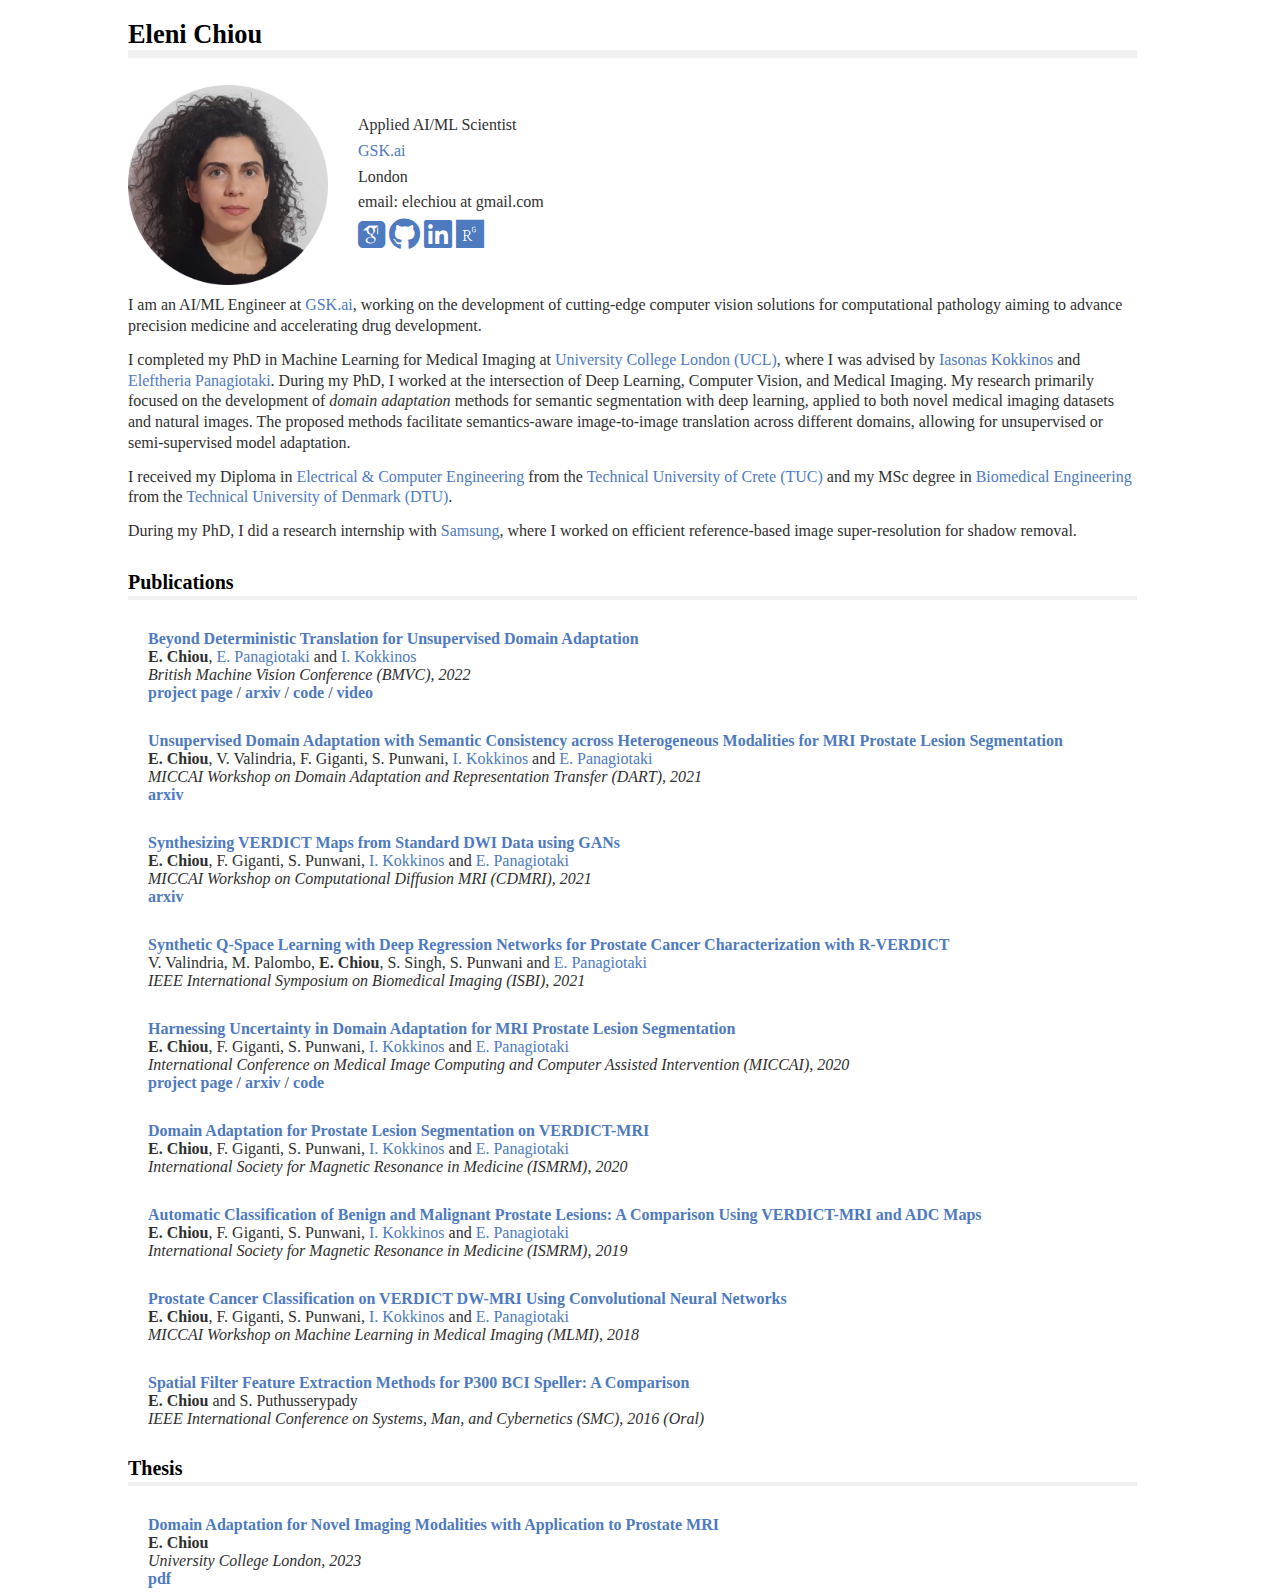
==== index.html @ d55eb9ae "update" ====
<!DOCTYPE html>
<html>
<head>
 <link rel="canonical" href="https://elchiou.github.io/" />
 <!-- Google tag (gtag.js) -->
 <script async src="https://www.googletagmanager.com/gtag/js?id=G-GWRS084NX1"></script>
 <script>
   window.dataLayer = window.dataLayer || [];
   function gtag(){dataLayer.push(arguments);}
   gtag('js', new Date());

   gtag('config', 'G-GWRS084NX1');
 </script>
  <link rel="stylesheet" href="style.css" />
  <link rel="stylesheet" href="./Fonts/fa/css/all.css">
  <link rel="stylesheet" href="./Fonts/ac/css/academicons.css">
  <title>Eleni Chiou</title>
</head>

<body>
  <div id="layout">
    <div id="layout-content">
      <div id="toptitle">
        <h1><strong>Eleni Chiou</strong></h1>
      </div>
      <div id="profile">
        <div class="imgtable">
          <img src="Pics/pic.png" width=200px height="auto" alt="pic"/>
        </div>
        <div id="info">
            <p class="info">
            Applied AI/ML Scientist
            </p>
            <p class="info">
            <a href="https://www.gsk.ai/">GSK.ai</a>
            </p>
            <p class="info">
            London
            </p>
            <p class="info">
            email: elechiou at gmail.com
            </p>
          <a href="https://scholar.google.com/citations?user=m2ncnGkAAAAJ&hl=en"><i class="ai ai-google-scholar-square ai-2x"></i></a>
          <a href="https://github.com/elchiou"><i class="fab fa-github fa-2x"></i></a>
          <a href="https://gr.linkedin.com/in/elenichiou"><i class="fab fa-linkedin fa-2x"></i></a>
          <a href="https://www.researchgate.net/profile/Eleni_Chiou"><i class="fab fa-researchgate fa-2x"></i></a>
        </div>
      </div>
      <div>
        <p> 
          I am an AI/ML Engineer at <a href="https://www.gsk.ai/">GSK.ai</a>, working on the development of cutting-edge computer
          vision solutions for computational pathology aiming to advance precision medicine and accelerating drug development. 
        </p>  
        <p>
          I completed my PhD in Machine Learning for Medical Imaging at <a href="https://www.ucl.ac.uk/computer-science/">University College London (UCL)</a>,
          where I was advised by <a href="https://jkokkin.github.io/">Iasonas Kokkinos</a> and 
          <a href="http://www0.cs.ucl.ac.uk/people/E.Panagiotaki.html">Eleftheria Panagiotaki</a>.
          During my PhD, I worked at the intersection of Deep Learning, Computer Vision, and Medical Imaging. 
          My research primarily focused on the development of <i>domain adaptation</i> methods for semantic segmentation with deep learning, 
          applied to both novel medical imaging datasets and natural images. The proposed methods facilitate semantics-aware image-to-image translation 
          across different domains, allowing for unsupervised or semi-supervised model adaptation.
        </p>
        <p>
          I received my Diploma in <a href="https://www.ece.tuc.gr/index.php?id=4481"> Electrical & Computer Engineering</a> from 
          the <a href="https://www.tuc.gr/index.php?id=5397">Technical University of Crete (TUC)</a> and my MSc degree in <a href="http://www.bme.elektro.dtu.dk/">
  		    Biomedical Engineering</a> from the <a href="http://www.dtu.dk/english">Technical University of Denmark (DTU)</a>.
        </p>
        <p>
          During my PhD, I did a research internship with <a href="https://research.samsung.com/sruk">Samsung</a>, where I worked on efficient 
          reference-based image super-resolution for shadow removal.
        </p>
      </div>


      <h2 id="research"><strong>Publications</strong></h2>
      <div class="publication">
        <a href="Projects/UDA_sem_seg/index.html"><b>Beyond Deterministic Translation for Unsupervised Domain Adaptation</b></a>
        <br>
        <strong>E. Chiou</strong>, <a href="http://www0.cs.ucl.ac.uk/people/E.Panagiotaki.html">E. Panagiotaki</a> and <a href="https://jkokkin.github.io/">I. Kokkinos</a>
        <br>
        <em>British Machine Vision Conference (BMVC), 2022</em> <br />
        <a href="Projects/UDA_sem_seg/index.html"><b>project page</b></a>
        <span class="horizontal-space"> / </span>
        <a href="https://arxiv.org/pdf/2202.07778.pdf"><b>arxiv</b></a>
        <span class="horizontal-space"> / </span>
        <a href="https://github.com/elchiou/Beyond-deterministic-translation-for-UDA"><b>code</b></a>
        <span class="horizontal-space"> / </span>
        <a href="https://youtu.be/Isfl6Ghnvw8"><b>video</b></a>
      </div>
       <div class="publication">
         <a href="https://arxiv.org/pdf/2109.09736.pdf"><b>Unsupervised Domain Adaptation with Semantic Consistency across Heterogeneous Modalities for MRI Prostate Lesion Segmentation</b></a>
         <br />
         <strong>E. Chiou</strong>, V. Valindria, F. Giganti, S. Punwani, <a href="https://jkokkin.github.io/">I. Kokkinos</a> and  <a href="http://www0.cs.ucl.ac.uk/people/E.Panagiotaki.html">E. Panagiotaki</a>
         <br />
         <em>MICCAI Workshop on Domain Adaptation and Representation Transfer (DART), 2021</em> <br />
         <a href="https://arxiv.org/pdf/2109.09736.pdf"><b>arxiv</b></a>
      </div>
      <div class="publication">
        <a href="https://www.biorxiv.org/content/10.1101/2021.02.16.431521v2"><b>Synthesizing VERDICT Maps from Standard DWI Data using GANs</b></a>
        <br />
        <strong>E. Chiou</strong>, F. Giganti, S. Punwani, <a href="https://jkokkin.github.io/">I. Kokkinos</a> and  <a href="http://www0.cs.ucl.ac.uk/people/E.Panagiotaki.html">E. Panagiotaki</a>
        <br />
        <em>MICCAI Workshop on Computational Diffusion MRI (CDMRI), 2021</em> <br />
        <a href="https://www.biorxiv.org/content/10.1101/2021.02.16.431521v2"><b>arxiv</b></a>
     </div>
      <div class="publication">
        <a href="index.html"><b>Synthetic Q-Space Learning with Deep Regression Networks for Prostate Cancer Characterization with R-VERDICT</b></a>
        <br />
        V. Valindria, M. Palombo, <strong>E. Chiou</strong>, S. Singh, S. Punwani and <a href="http://www0.cs.ucl.ac.uk/people/E.Panagiotaki.html">E. Panagiotaki</a>
        <br />
        <em>IEEE International Symposium on Biomedical Imaging (ISBI), 2021</em> <br />
       </div>
      <div class="publication">
        <a href="https://link.springer.com/chapter/10.1007/978-3-030-59710-8_50"><b>Harnessing Uncertainty in Domain Adaptation for MRI Prostate Lesion Segmentation</b></a>
        <br />
        <strong>E. Chiou</strong>, F. Giganti, S. Punwani, <a href="https://jkokkin.github.io/">I. Kokkinos</a> and  <a href="http://www0.cs.ucl.ac.uk/people/E.Panagiotaki.html">E. Panagiotaki</a>
        <br />
        <em>International Conference on Medical Image Computing and Computer Assisted Intervention (MICCAI), 2020</em> <br />
        <a href="Projects/DA_MRI/harnUncDA.html"><b>project page</b></a> 
        <span class="horizontal-space"> / </span>
        <a href="https://arxiv.org/abs/2010.07411"><b>arxiv</b></a> 
        <span class="horizontal-space"> / </span>
        <a href="https://github.com/elchiou/DA"><b>code</b></a>
      </div>
      <div class="publication">
        <a href="index.html"><b>Domain Adaptation for Prostate Lesion Segmentation on VERDICT-MRI</b></a>
        <br />
        <strong>E. Chiou</strong>, F. Giganti, S. Punwani, <a href="https://jkokkin.github.io/">I. Kokkinos</a> and  <a href="http://www0.cs.ucl.ac.uk/people/E.Panagiotaki.html">E. Panagiotaki</a>
        <br />
        <em>International Society for Magnetic Resonance in Medicine (ISMRM), 2020</em>
      </div>
      <div class="publication">
        <a href="index.html"><b>Automatic Classification of Benign and Malignant Prostate Lesions: A Comparison Using VERDICT-MRI and ADC Maps</b></a>
        <br />
        <strong>E. Chiou</strong>, F. Giganti, S. Punwani, <a href="https://jkokkin.github.io/">I. Kokkinos</a> and  <a href="http://www0.cs.ucl.ac.uk/people/E.Panagiotaki.html">E. Panagiotaki</a>
        <br />
        <em>International Society for Magnetic Resonance in Medicine (ISMRM), 2019</em>
      </div>
      <div class="publication">
        <a href="https://link.springer.com/chapter/10.1007/978-3-030-00919-9_37"><b>Prostate Cancer Classification on VERDICT DW-MRI Using Convolutional Neural Networks</b></a>
        <br />
        <strong>E. Chiou</strong>, F. Giganti, S. Punwani, <a href="https://jkokkin.github.io/">I. Kokkinos</a> and  <a href="http://www0.cs.ucl.ac.uk/people/E.Panagiotaki.html">E. Panagiotaki</a>
        <br />
        <em>MICCAI Workshop on Machine Learning in Medical Imaging (MLMI), 2018</em>
      </div>
      <div class="publication">
        <a href="https://ieeexplore.ieee.org/document/7844836"><b>Spatial Filter Feature Extraction Methods for P300 BCI Speller: A Comparison</b></a>
        <br />
        <strong>E. Chiou</strong> and S. Puthusserypady
        <br />
        <em>IEEE International Conference on Systems, Man, and Cybernetics (SMC), 2016 (Oral)</em>
      </div>
      <h2 id="thesis"><strong>Thesis</strong></h2>
      <div class="publication">
        <a href="https://discovery.ucl.ac.uk/id/eprint/10165221/2/PhD_Thesis_Chiou.pdf"><b>Domain Adaptation for Novel Imaging Modalities with Application to Prostate MRI</b></a>
        <br />
        <strong>E. Chiou</strong>
        <br />
        <em>University College London, 2023</em><br />
        <a href="Projects/thesis/PhD_thesis.pdf"><b>pdf</b></a>
    </div>
  </div>
</body>
</html>
---- style.css ----
body {
color:#303030;
background: white;
font-family: Georgia, serif;
font-size: 16px;
}

li {
  margin-bottom: 10px;
}

#layout {
width: 1024px;
min-height: 200px;
margin: 0 auto;
margin-top:5px;
}

#layout-content {
padding-left: 0px;
padding-right: 15px;
text-align: left;
display: table-cell;
}

#toptitle {
padding-bottom: 0.2em;
margin-bottom: 1.5em;
}

#profile{
overflow:auto;
margin-bottom: 10px;
}

#imgtable {
margin-right: 10px;
float:left;
}

div.imgtable img{
margin-right: 10px;
float:left;
}

#info{
margin-top:30px;
margin-left: 230px;
}

p.info {
margin-bottom: 0.3em;
}

a {
color: #4e7abf;
text-decoration: none;
}

a:hover {
  color: #0e26d6;
}

i.fab {
  color: #4e7abf;
}

i.fab:hover {
  color: #0e26d6;
}


h1, h2, h3 {
color:  #000;
margin-top: 0.7em;
margin-bottom: 0.3em;
padding-bottom: 0.2em;
line-height: 1.0;
padding-top: 0.5em;
}

h1 {
font-size: 165%;
font-weight:normal;
}

#layout-content div#toptitle h1 {
margin-bottom: 0.0em;
padding-bottom: 0.1em;
padding-top: 0;
margin-top: 0.5em;
border-bottom-color: rgba(240,240,240,1);
border-bottom-style: solid;
border-bottom-width: 8px;
}


h2 {
padding-top: 0.8em;
font-size: 125%;
font-weight: normal;
border-bottom-color: rgba(240,240,240,1);
border-bottom-style: solid;
border-bottom-width: 4px;

}

p {
margin-top: 0.0em;
margin-bottom: 0.8em;
padding: 0;
line-height: 1.3;
}

div.publication{
margin-left: 20px;
margin-top: 30px;
}
---- Fonts/ac/css/academicons.css ----
/*
 *  Academicons 1.8.6 by James Walsh (https://github.com/jpswalsh) and Katja Bercic (https://github.com/katjabercic)
 *  Fonts generated using the IcoMoon app - http://icomoon.io/app
 *  Square icons designed to be used alongside Font Awesome square icons - https://fortawesome.github.io/Font-Awesome/
 *  Licenses - Font: SIL OFL 1.1, CSS: MIT License
 */
@font-face {
    font-family: 'Academicons';
    src:url('../fonts/academicons.eot?v=1.8.6');
    src:url('../fonts/academicons.eot?v=1.8.6') format('embedded-opentype'),
        url('../fonts/academicons.ttf?v=1.8.6') format('truetype'),
        url('../fonts/academicons.woff?v=1.8.6') format('woff'),
        url('../fonts/academicons.svg?v=1.8.6#academicons') format('svg');
    font-weight: normal;
    font-style: normal;
}
.ai {
	display:inline-block;
	font:normal normal normal 14px/1 Academicons;
	font-size:inherit;
	text-rendering:auto;
	-webkit-font-smoothing:antialiased;
	-moz-osx-font-smoothing:grayscale;
}
.ai-academia:before {
  content: "\e9af";
}
.ai-academia-square:before {
  content: "\e93d";
}
.ai-acclaim:before {
  content: "\e92e";
}
.ai-acclaim-square:before {
  content: "\e93a";
}
.ai-acm:before {
  content: "\e93c";
}
.ai-acm-square:before {
  content: "\e95d";
}
.ai-acmdl:before {
  content: "\e96a";
}
.ai-acmdl-square:before {
  content: "\e9d3";
}
.ai-ads:before {
  content: "\e9cb";
}
.ai-ads-square:before {
  content: "\e94a";
}
.ai-arxiv:before {
  content: "\e974";
}
.ai-arxiv-square:before {
  content: "\e9a6";
}
.ai-biorxiv:before {
  content: "\e9a2";
}
.ai-biorxiv-square:before {
  content: "\e98b";
}
.ai-ceur:before {
  content: "\e96d";
}
.ai-ceur-square:before {
  content: "\e92f";
}
.ai-coursera:before {
  content: "\e95f";
}
.ai-coursera-square:before {
  content: "\e97f";
}
.ai-cv:before {
  content: "\e9a5";
}
.ai-cv-square:before {
  content: "\e90a";
}
.ai-dataverse:before {
  content: "\e9f7";
}
.ai-dataverse-square:before {
  content: "\e9e4";
}
.ai-dblp:before {
  content: "\e94f";
}
.ai-dblp-square:before {
  content: "\e93f";
}
.ai-depsy:before {
  content: "\e97a";
}
.ai-depsy-square:before {
  content: "\e94b";
}
.ai-doi:before {
  content: "\e97e";
}
.ai-doi-square:before {
  content: "\e98f";
}
.ai-dryad:before {
  content: "\e97c";
}
.ai-dryad-square:before {
  content: "\e98c";
}
.ai-figshare:before {
  content: "\e981";
}
.ai-figshare-square:before {
  content: "\e9e7";
}
.ai-google-scholar:before {
  content: "\e9d4";
}
.ai-google-scholar-square:before {
  content: "\e9f9";
}
.ai-ideas-repec:before {
  content: "\e9ed";
}
.ai-ideas-repec-square:before {
  content: "\e9f8";
}
.ai-ieee:before {
  content: "\e929";
}
.ai-ieee-square:before {
  content: "\e9b9";
}
.ai-impactstory:before {
  content: "\e9cf";
}
.ai-impactstory-square:before {
  content: "\e9aa";
}
.ai-inspire:before {
  content: "\e9e9";
}
.ai-inspire-square:before {
  content: "\e9fe";
}
.ai-lattes:before {
  content: "\e9b3";
}
.ai-lattes-square:before {
  content: "\e99c";
}
.ai-mathoverflow:before {
  content: "\e9f6";
}
.ai-mathoverflow-square:before {
  content: "\e97b";
}
.ai-mendeley:before {
  content: "\e9f0";
}
.ai-mendeley-square:before {
  content: "\e9f3";
}
.ai-open-access:before {
  content: "\e939";
}
.ai-open-access-square:before {
  content: "\e9f4";
}
.ai-orcid:before {
  content: "\e9d9";
}
.ai-orcid-square:before {
  content: "\e9c3";
}
.ai-osf:before {
  content: "\e9ef";
}
.ai-osf-square:before {
  content: "\e931";
}
.ai-overleaf:before {
  content: "\e914";
}
.ai-overleaf-square:before {
  content: "\e98d";
}
.ai-philpapers:before {
  content: "\e98a";
}
.ai-philpapers-square:before {
  content: "\e96f";
}
.ai-piazza:before {
  content: "\e99a";
}
.ai-piazza-square:before {
  content: "\e90c";
}
.ai-publons:before {
  content: "\e937";
}
.ai-publons-square:before {
  content: "\e94e";
}
.ai-pubmed:before {
  content: "\e99f";
}
.ai-pubmed-square:before {
  content: "\e97d";
}
.ai-researcherid:before {
  content: "\e91a";
}
.ai-researcherid-square:before {
  content: "\e95c";
}
.ai-researchgate:before {
  content: "\e95e";
}
.ai-researchgate-square:before {
  content: "\e99e";
}
.ai-scirate:before {
  content: "\e98e";
}
.ai-scirate-square:before {
  content: "\e99d";
}
.ai-semantic-scholar:before {
  content: "\e96e";
}
.ai-semantic-scholar-square:before {
  content: "\e96c";
}
.ai-springer:before {
  content: "\e928";
}
.ai-springer-square:before {
  content: "\e99b";
}
.ai-zotero:before {
  content: "\e962";
}
.ai-zotero-square:before {
  content: "\e932";
}
/*  Duplication of the FontAwesome style classes using 'ai' in place of 'fa'. */
.ai-lg {
  font-size: 1.33333333em;
  line-height: 0.75em;
  vertical-align: -15%;
}
.ai-2x {
  font-size: 2em;
}
.ai-3x {
  font-size: 3em;
}
.ai-4x {
  font-size: 4em;
}
.ai-5x {
  font-size: 5em;
}
.ai-fw {
  width: 1.28571429em;
  text-align: center;
}
.ai-ul {
  padding-left: 0;
  margin-left: 2.14285714em;
  list-style-type: none;
}
.ai-ul > li {
  position: relative;
}
.ai-li {
  position: absolute;
  left: -2.14285714em;
  width: 2.14285714em;
  top: 0.14285714em;
  text-align: center;
}
.ai-li.fa-lg {
  left: -1.85714286em;
}
.ai-border {
  padding: .2em .25em .15em;
  border: solid 0.08em #eeeeee;
  border-radius: .1em;
}
.ai-pull-left {
  float: left;
}
.ai-pull-right {
  float: right;
}
.ai.fa-pull-left {
  margin-right: .3em;
}
.ai.fa-pull-right {
  margin-left: .3em;
}
/*  
 *  Repeat of the FontAwesome style classes to prevent override if academicons.css
 *  is called after font-awesome.css.
 */
.fa-lg {
  font-size: 1.33333333em;
  line-height: 0.75em;
  vertical-align: -15%;
}
.fa-2x {
  font-size: 2em;
}
.fa-3x {
  font-size: 3em;
}
.fa-4x {
  font-size: 4em;
}
.fa-5x {
  font-size: 5em;
}
.fa-fw {
  width: 1.28571429em;
  text-align: center;
}
.fa-ul {
  padding-left: 0;
  margin-left: 2.14285714em;
  list-style-type: none;
}
.fa-ul > li {
  position: relative;
}
.fa-li {
  position: absolute;
  left: -2.14285714em;
  width: 2.14285714em;
  top: 0.14285714em;
  text-align: center;
}
.fa-li.fa-lg {
  left: -1.85714286em;
}
.fa-border {
  padding: .2em .25em .15em;
  border: solid 0.08em #eeeeee;
  border-radius: .1em;
}
.fa-pull-left {
  float: left;
}
.fa-pull-right {
  float: right;
}
.fa.fa-pull-left {
  margin-right: .3em;
}
.fa.fa-pull-right {
  margin-left: .3em;
}
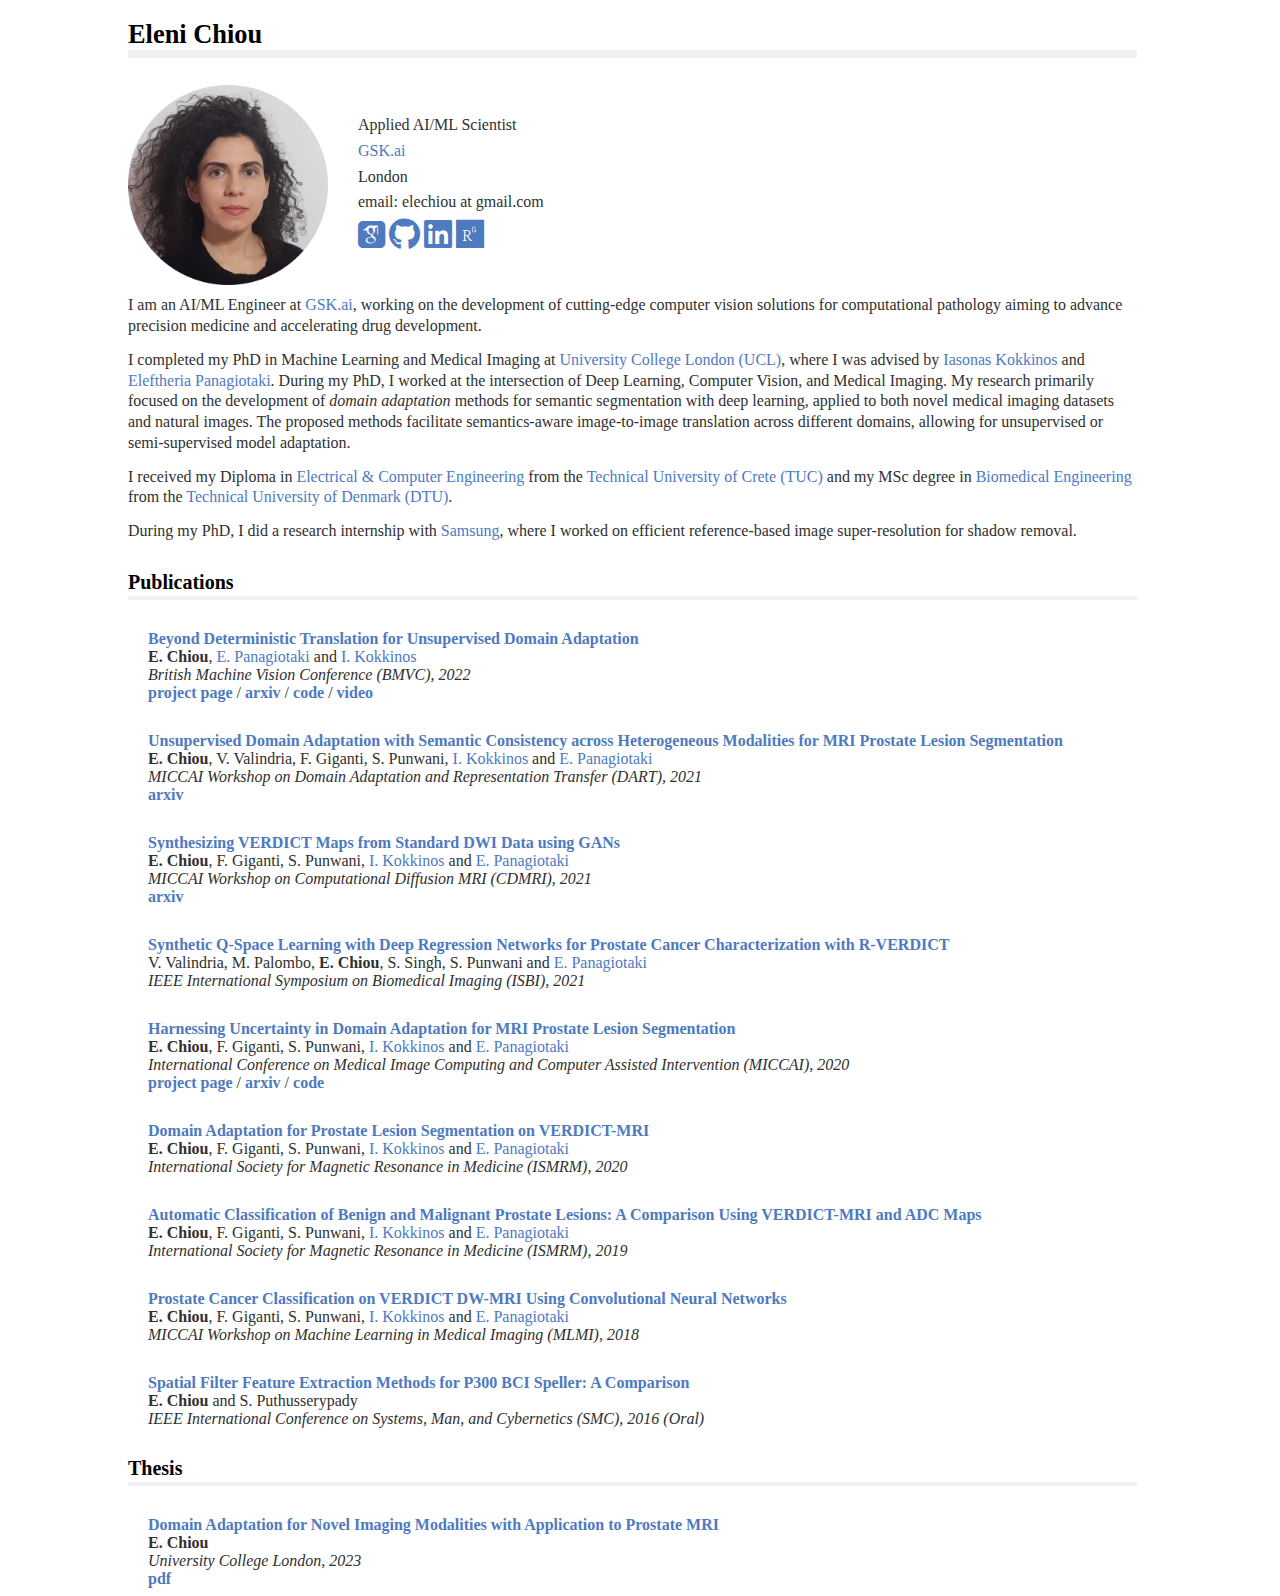
==== commit d0c1becb: "Update index.html" ====
--- a/index.html
+++ b/index.html
@@ -52,7 +52,7 @@
           vision solutions for computational pathology aiming to advance precision medicine and accelerating drug development. 
         </p>  
         <p>
-          I completed my PhD in Machine Learning for Medical Imaging at <a href="https://www.ucl.ac.uk/computer-science/">University College London (UCL)</a>,
+          I completed my PhD in Machine Learning and Medical Imaging at <a href="https://www.ucl.ac.uk/computer-science/">University College London (UCL)</a>,
           where I was advised by <a href="https://jkokkin.github.io/">Iasonas Kokkinos</a> and 
           <a href="http://www0.cs.ucl.ac.uk/people/E.Panagiotaki.html">Eleftheria Panagiotaki</a>.
           During my PhD, I worked at the intersection of Deep Learning, Computer Vision, and Medical Imaging. 
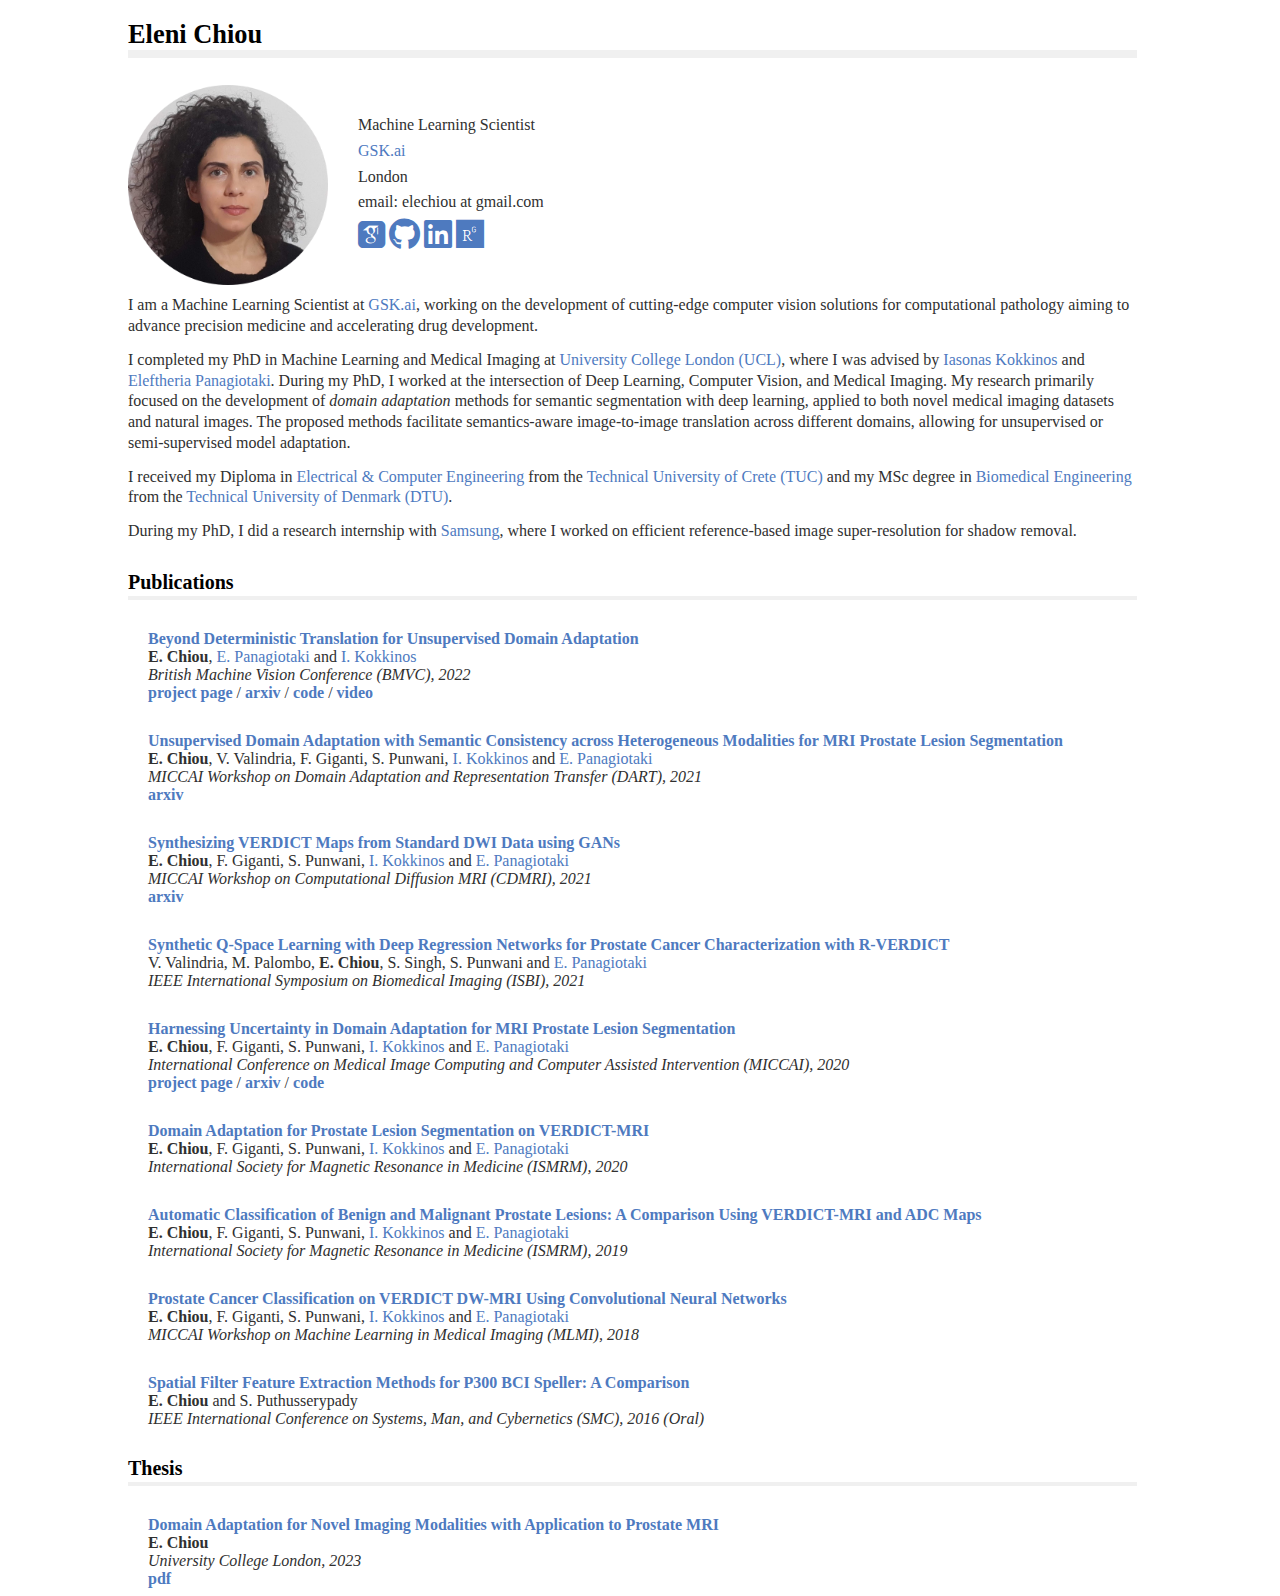
==== commit 7564dcd3: "Update index.html" ====
--- a/index.html
+++ b/index.html
@@ -29,7 +29,7 @@
         </div>
         <div id="info">
             <p class="info">
-            Applied AI/ML Scientist
+            Machine Learning Scientist
             </p>
             <p class="info">
             <a href="https://www.gsk.ai/">GSK.ai</a>
@@ -48,7 +48,7 @@
       </div>
       <div>
         <p> 
-          I am an AI/ML Engineer at <a href="https://www.gsk.ai/">GSK.ai</a>, working on the development of cutting-edge computer
+          I am a Machine Learning Scientist at <a href="https://www.gsk.ai/">GSK.ai</a>, working on the development of cutting-edge computer
           vision solutions for computational pathology aiming to advance precision medicine and accelerating drug development. 
         </p>  
         <p>
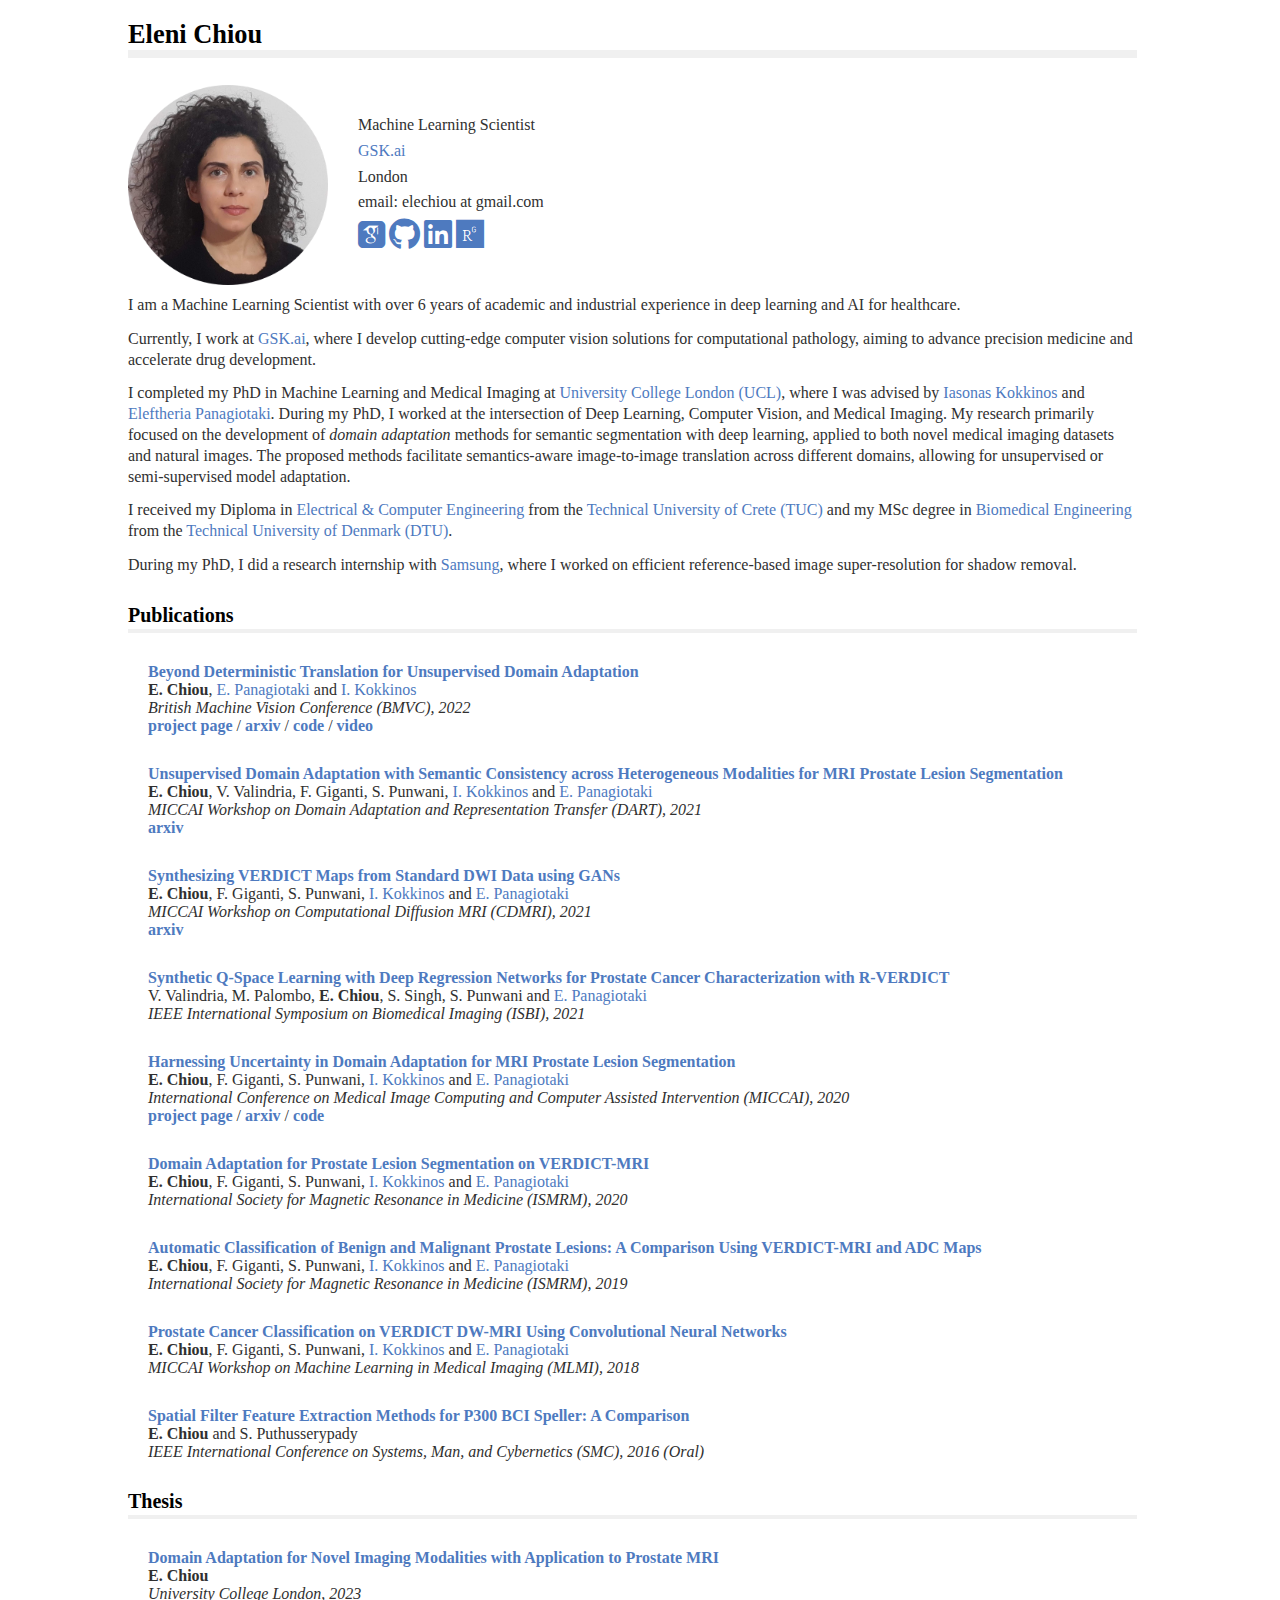
==== commit 8188693a: "Update index.html" ====
--- a/index.html
+++ b/index.html
@@ -48,8 +48,11 @@
       </div>
       <div>
         <p> 
-          I am a Machine Learning Scientist at <a href="https://www.gsk.ai/">GSK.ai</a>, working on the development of cutting-edge computer
-          vision solutions for computational pathology aiming to advance precision medicine and accelerating drug development. 
+          I am a Machine Learning Scientist with over 6 years of academic and industrial experience in deep learning and AI for healthcare.
+        </p>  
+        <p> 
+          Currently, I work at <a href="https://www.gsk.ai/">GSK.ai</a>, where I develop cutting-edge computer
+          vision solutions for computational pathology, aiming to advance precision medicine and accelerate drug development. 
         </p>  
         <p>
           I completed my PhD in Machine Learning and Medical Imaging at <a href="https://www.ucl.ac.uk/computer-science/">University College London (UCL)</a>,
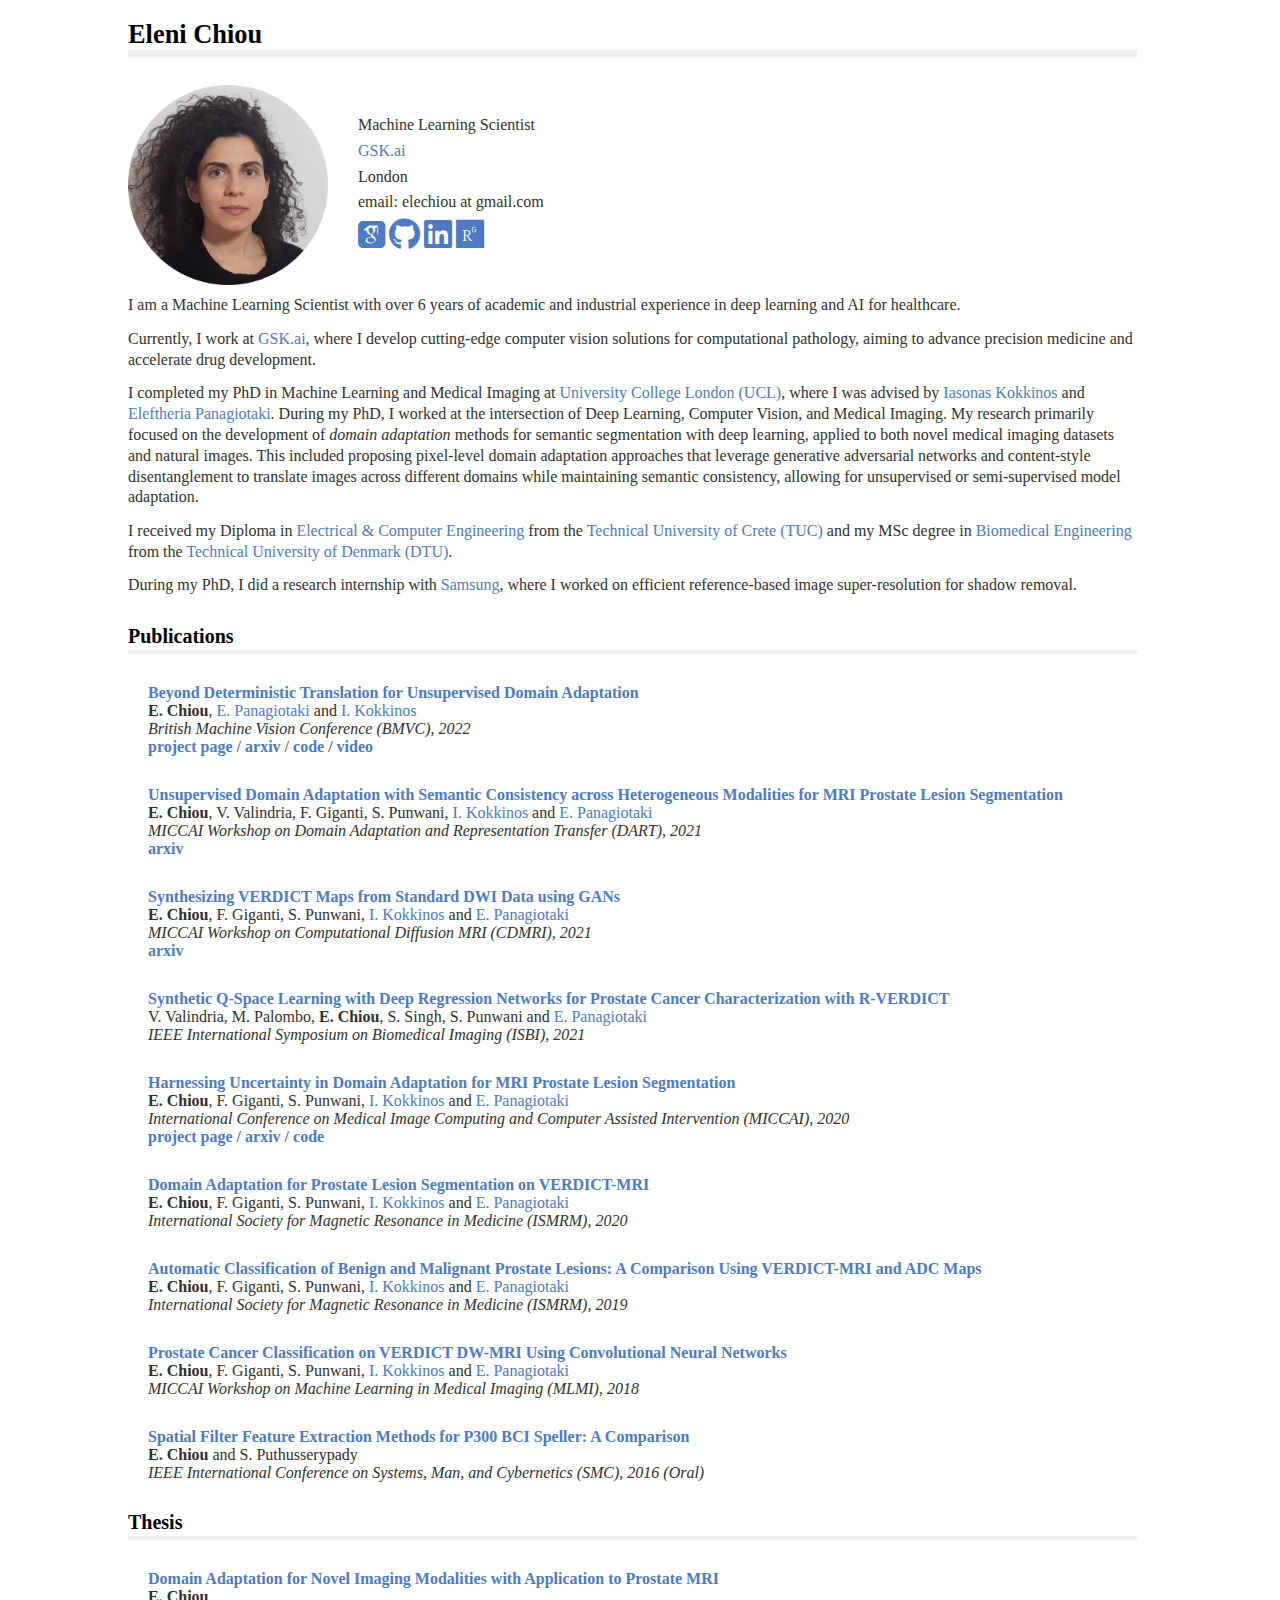
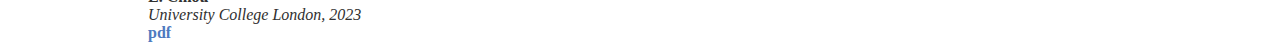
==== commit 9254376a: "Update index.html" ====
--- a/index.html
+++ b/index.html
@@ -60,8 +60,9 @@
           <a href="http://www0.cs.ucl.ac.uk/people/E.Panagiotaki.html">Eleftheria Panagiotaki</a>.
           During my PhD, I worked at the intersection of Deep Learning, Computer Vision, and Medical Imaging. 
           My research primarily focused on the development of <i>domain adaptation</i> methods for semantic segmentation with deep learning, 
-          applied to both novel medical imaging datasets and natural images. The proposed methods facilitate semantics-aware image-to-image translation 
-          across different domains, allowing for unsupervised or semi-supervised model adaptation.
+          applied to both novel medical imaging datasets and natural images. This included proposing pixel-level domain adaptation approaches 
+          that leverage generative adversarial networks and content-style disentanglement to translate images across different domains 
+          while maintaining semantic consistency, allowing for unsupervised or semi-supervised model adaptation.
         </p>
         <p>
           I received my Diploma in <a href="https://www.ece.tuc.gr/index.php?id=4481"> Electrical & Computer Engineering</a> from 
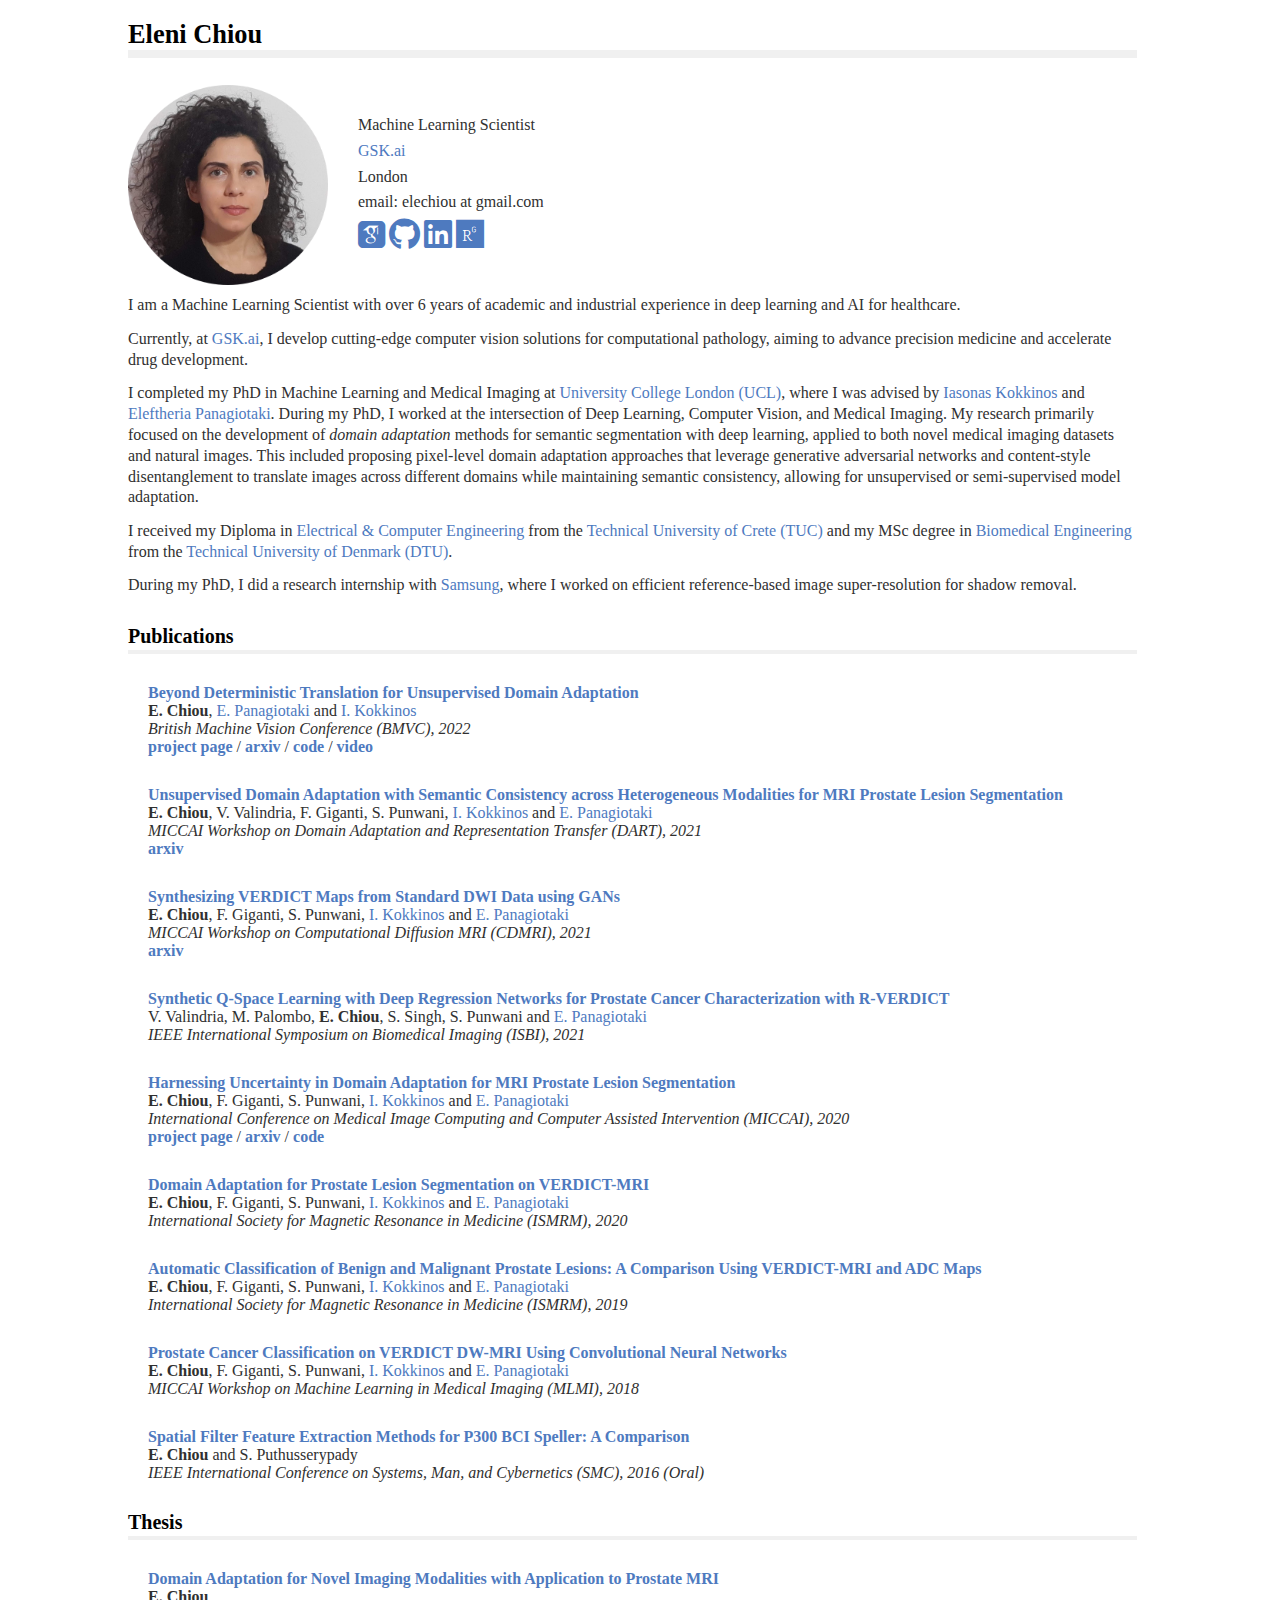
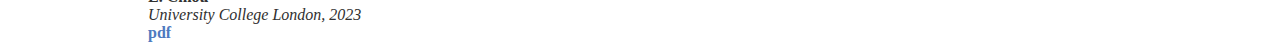
==== commit c28384e1: "Update index.html" ====
--- a/index.html
+++ b/index.html
@@ -51,7 +51,7 @@
           I am a Machine Learning Scientist with over 6 years of academic and industrial experience in deep learning and AI for healthcare.
         </p>  
         <p> 
-          Currently, I work at <a href="https://www.gsk.ai/">GSK.ai</a>, where I develop cutting-edge computer
+          Currently, at <a href="https://www.gsk.ai/">GSK.ai</a>, I develop cutting-edge computer
           vision solutions for computational pathology, aiming to advance precision medicine and accelerate drug development. 
         </p>  
         <p>
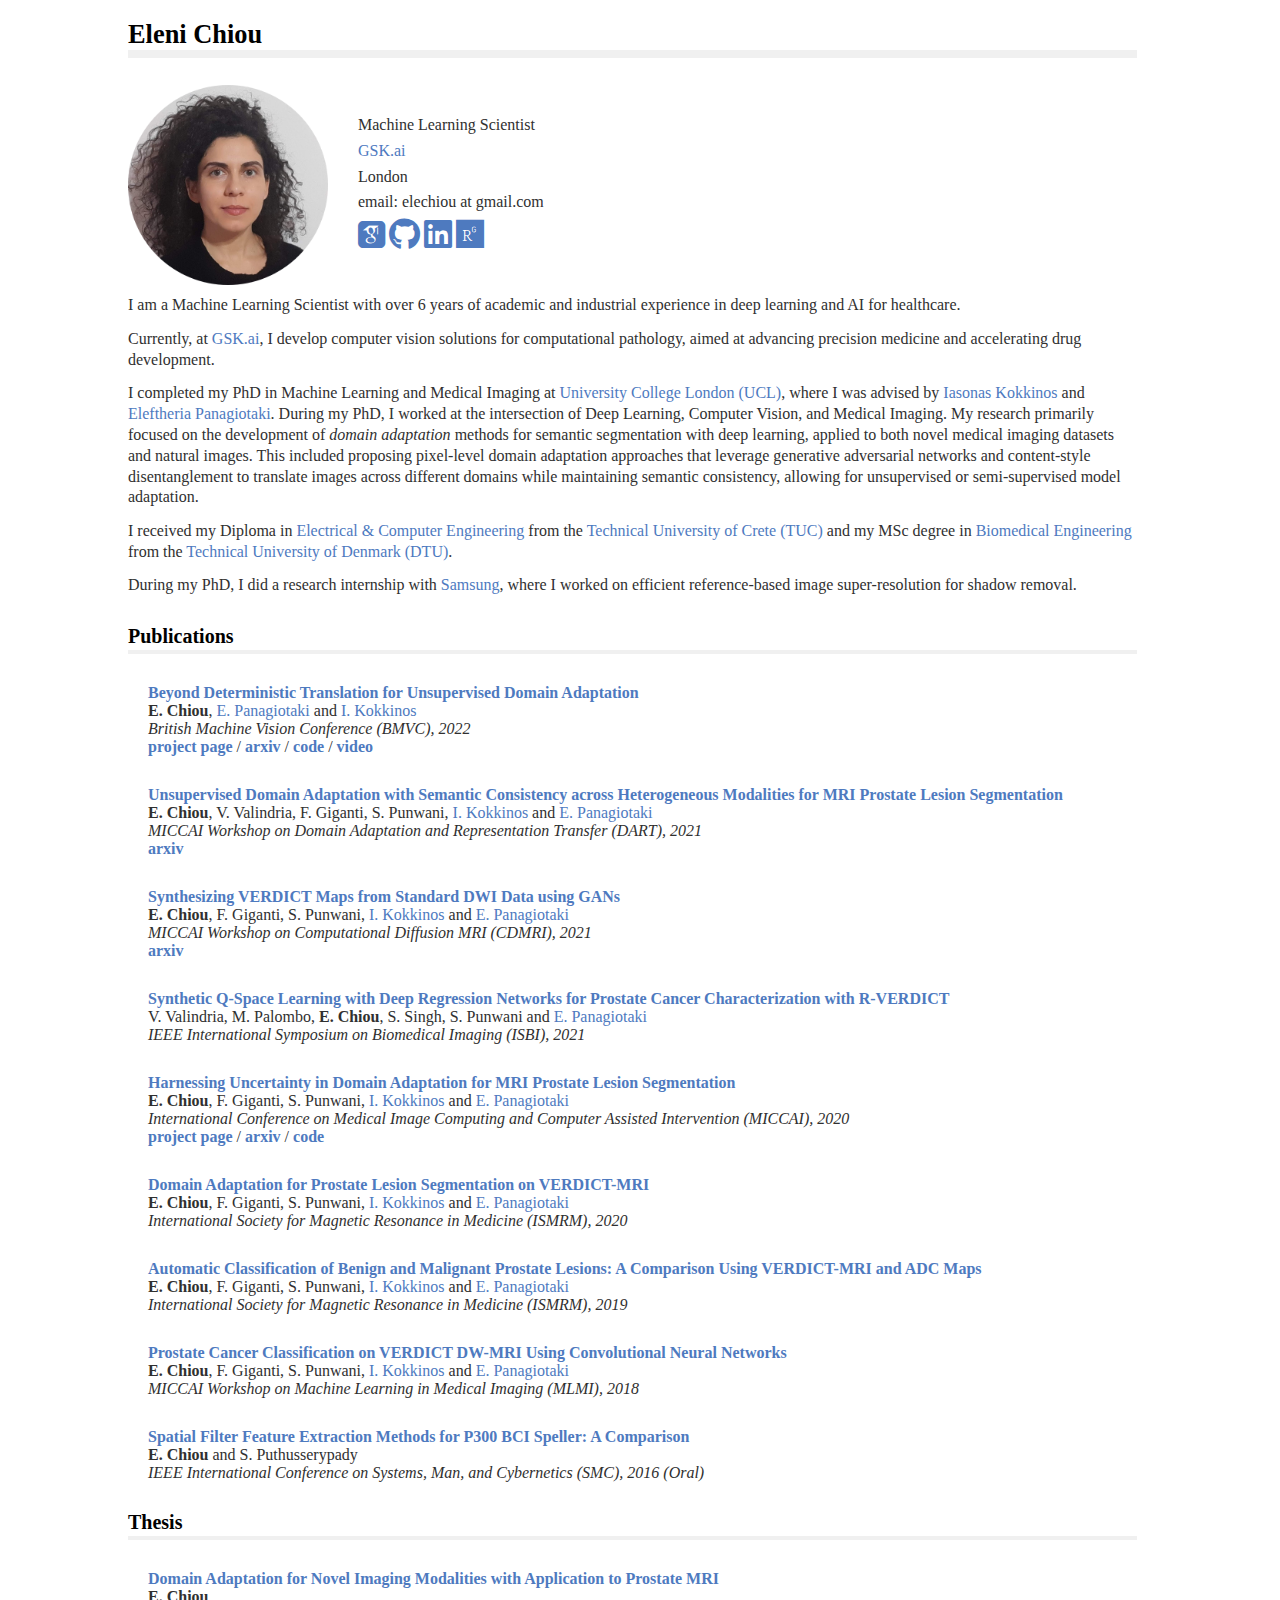
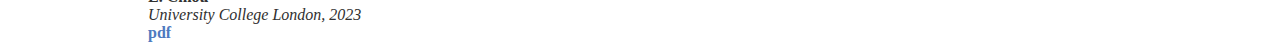
==== commit e2528247: "Update index.html" ====
--- a/index.html
+++ b/index.html
@@ -51,8 +51,8 @@
           I am a Machine Learning Scientist with over 6 years of academic and industrial experience in deep learning and AI for healthcare.
         </p>  
         <p> 
-          Currently, at <a href="https://www.gsk.ai/">GSK.ai</a>, I develop cutting-edge computer
-          vision solutions for computational pathology, aiming to advance precision medicine and accelerate drug development. 
+          Currently, at <a href="https://www.gsk.ai/">GSK.ai</a>, I develop computer
+          vision solutions for computational pathology, aimed at advancing precision medicine and accelerating drug development. 
         </p>  
         <p>
           I completed my PhD in Machine Learning and Medical Imaging at <a href="https://www.ucl.ac.uk/computer-science/">University College London (UCL)</a>,
